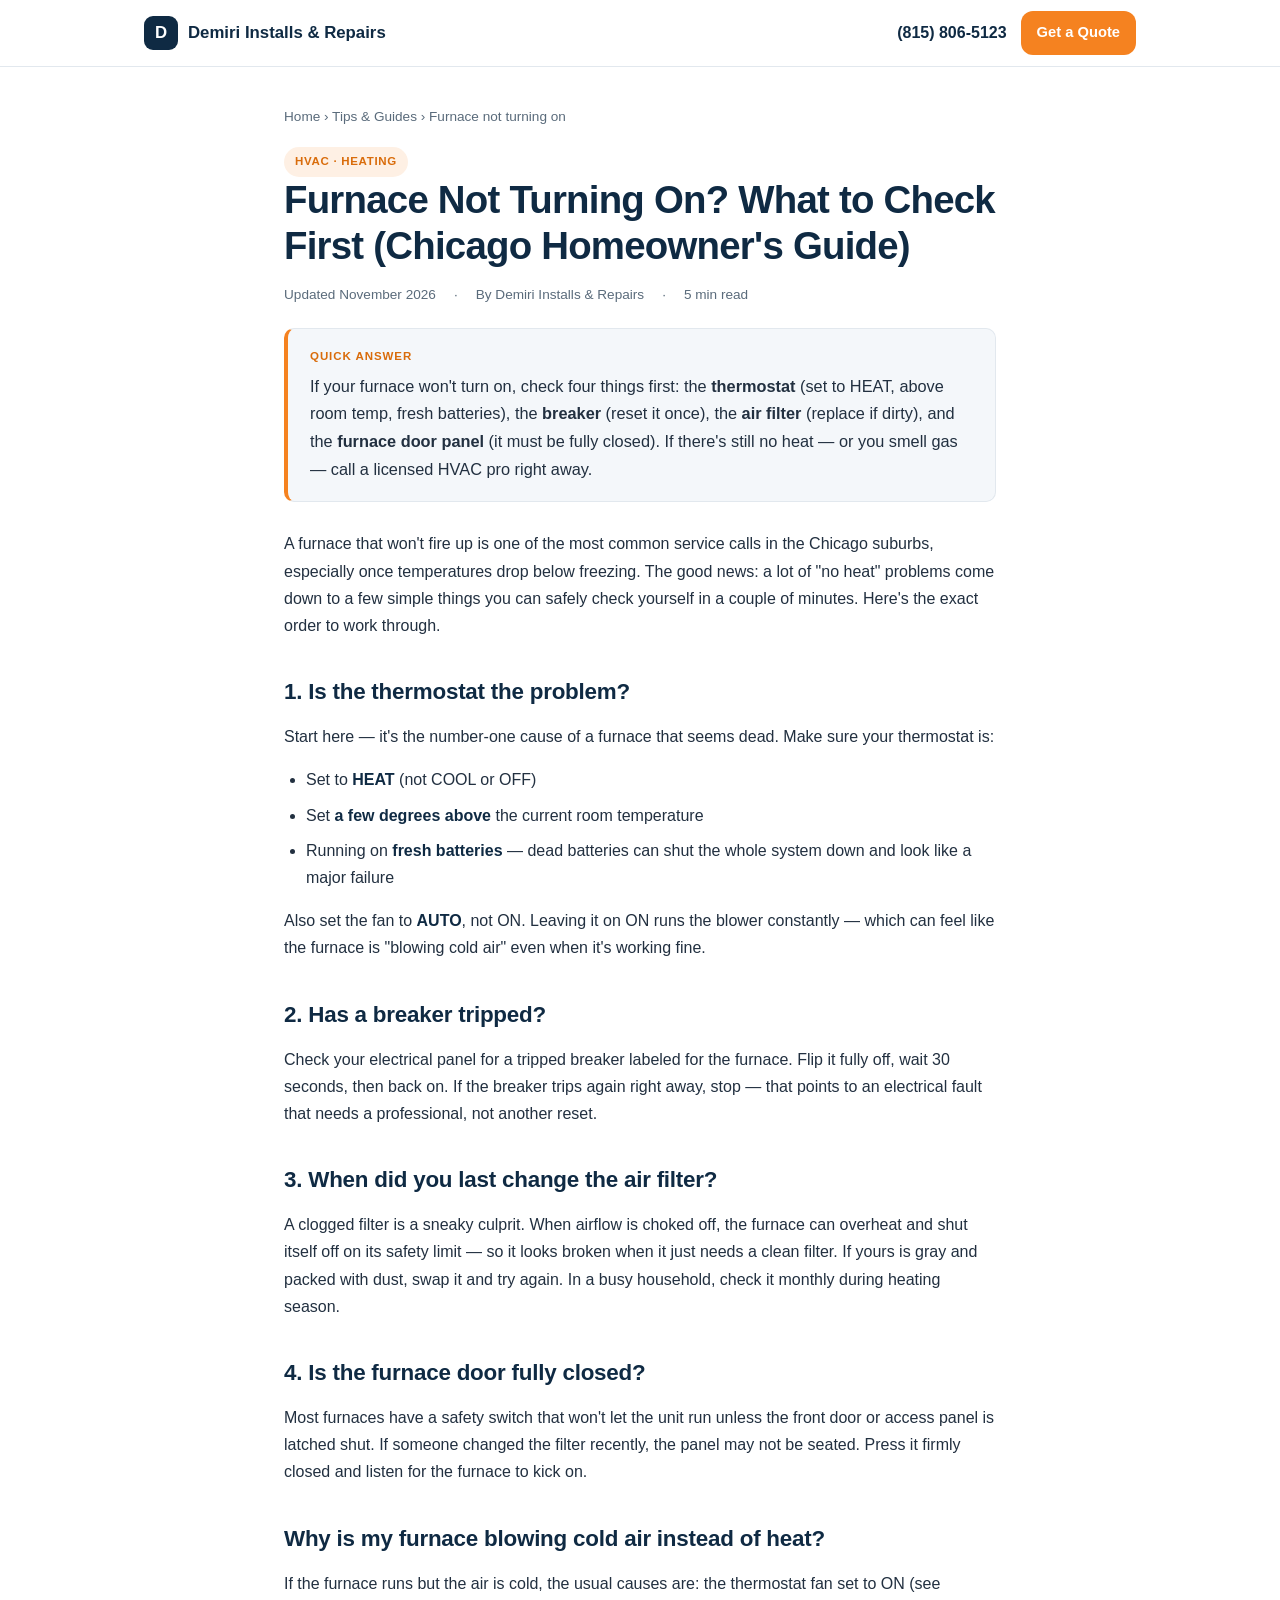
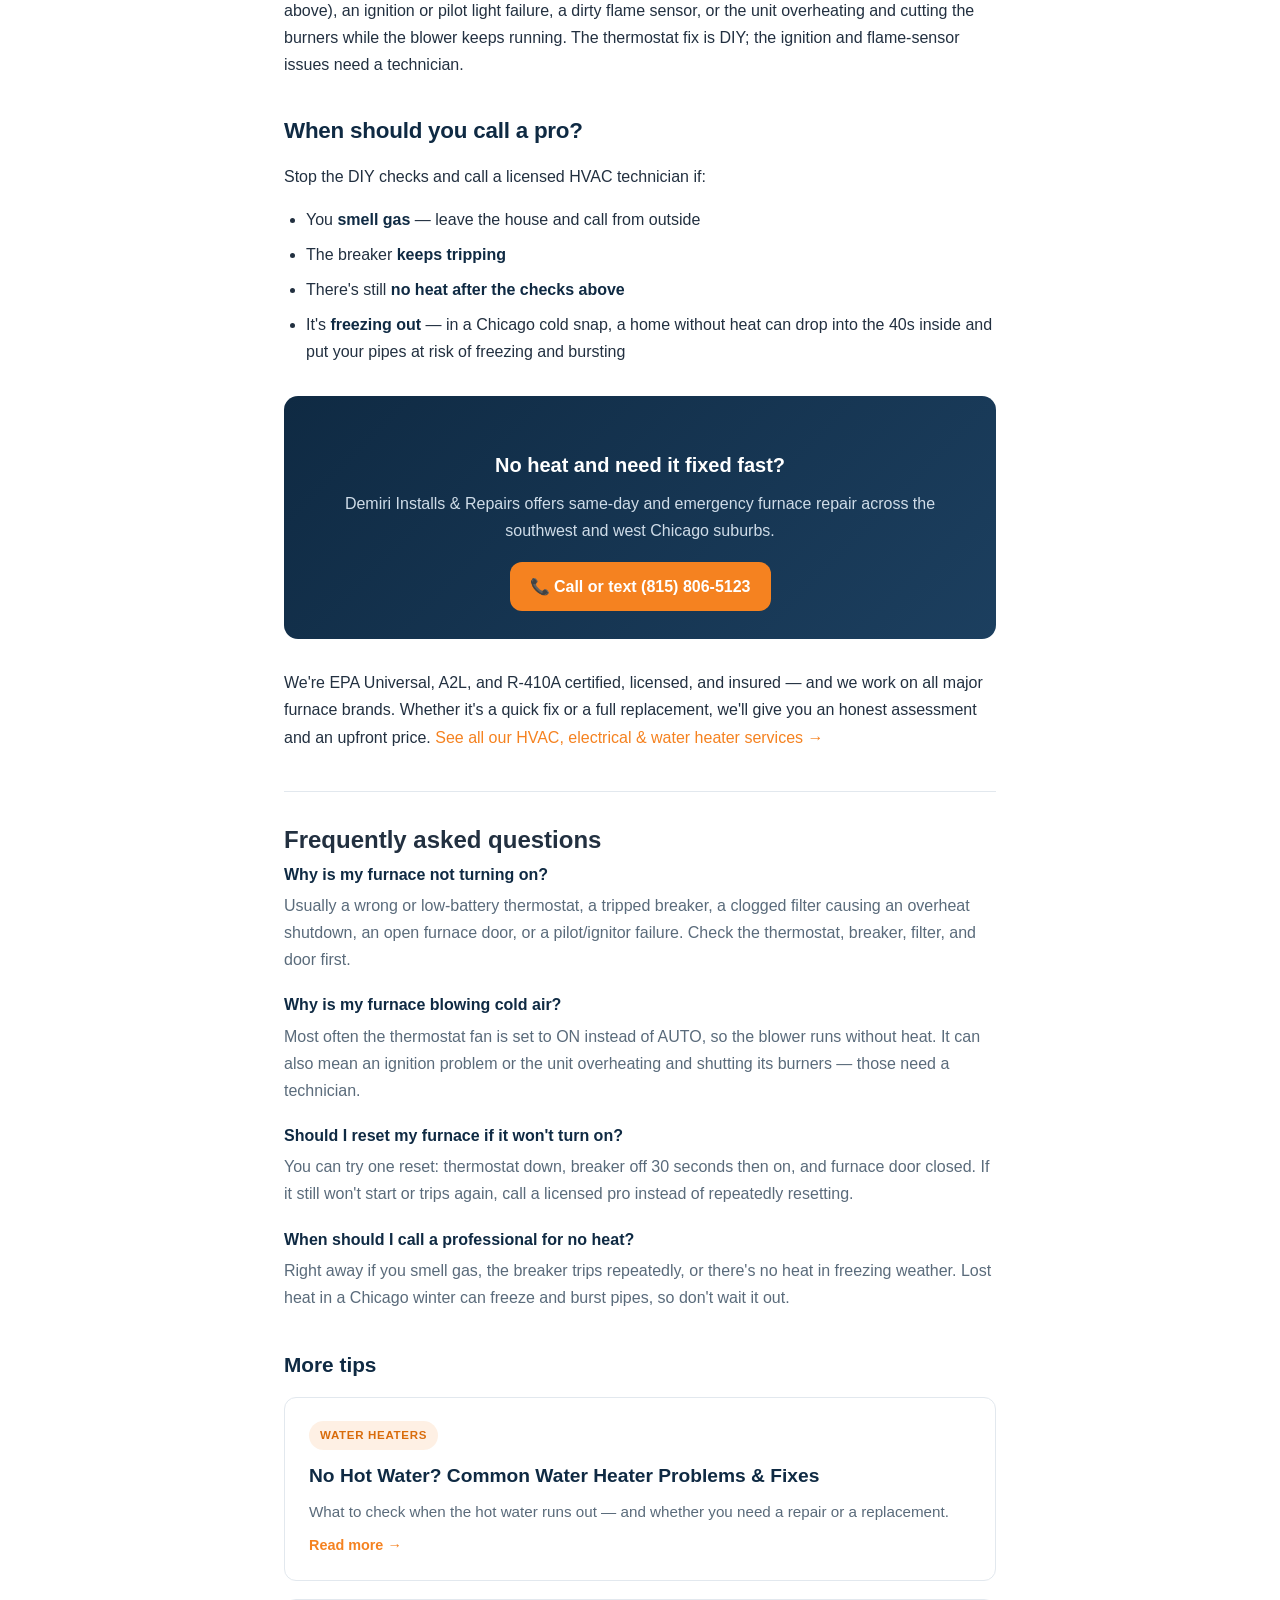
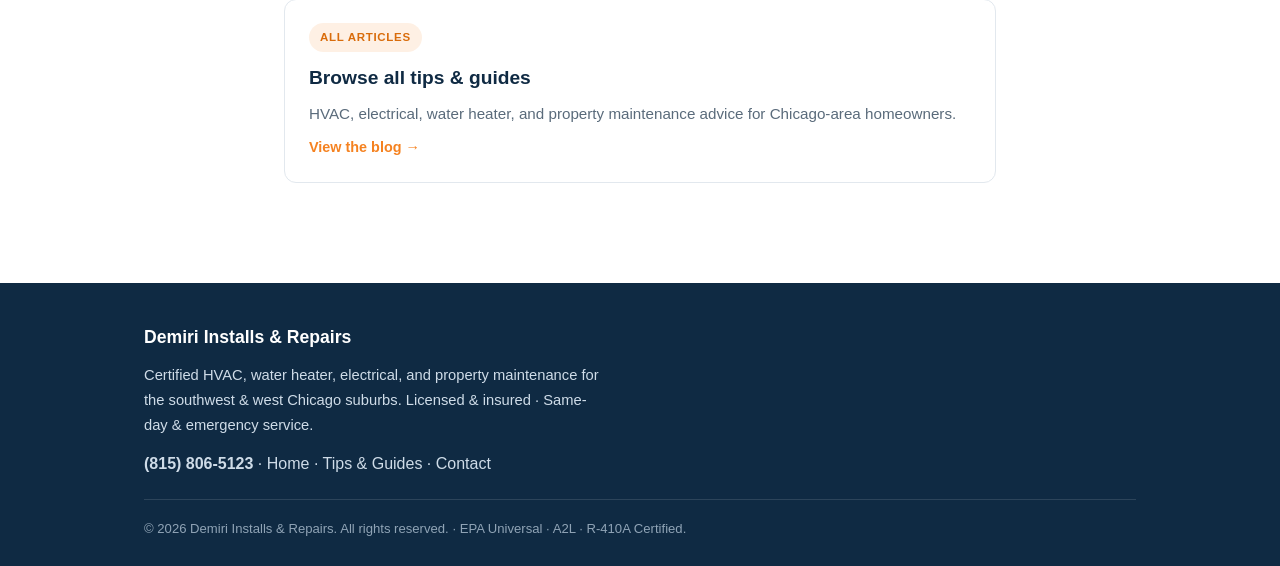
==== blog/furnace-not-turning-on.html @ e78ae88f "Initial site: homepage, blog (SEO/AEO/GEO optimized), sitemap, robots Co-Authored-By: Claude Opus 4." ====
<!DOCTYPE html>
<html lang="en">
<head>
<meta charset="UTF-8" />
<meta name="viewport" content="width=device-width, initial-scale=1.0" />
<title>Furnace Not Turning On? What to Check First | Chicago Suburbs | Demiri</title>
<meta name="description" content="Furnace not turning on or blowing cold air? Here's a step-by-step checklist Chicago-area homeowners can try before calling a pro — thermostat, power, filter, pilot — plus when to call for furnace repair." />
<meta name="robots" content="index, follow" />
<link rel="canonical" href="https://demiriservices.com/blog/furnace-not-turning-on.html" />
<meta property="og:title" content="Furnace Not Turning On? What to Check First" />
<meta property="og:description" content="A step-by-step checklist for Chicago-area homeowners when the furnace won't turn on — and when to call a pro." />
<meta property="og:type" content="article" />
<meta property="og:url" content="https://demiriservices.com/blog/furnace-not-turning-on.html" />
<link rel="stylesheet" href="blog.css" />

<script type="application/ld+json">
{
  "@context":"https://schema.org",
  "@type":"Article",
  "headline":"Furnace Not Turning On? What to Check First (Chicago Homeowner's Guide)",
  "description":"A step-by-step checklist Chicago-area homeowners can try when the furnace won't turn on, plus when to call for professional furnace repair.",
  "author":{"@type":"Organization","name":"Demiri Installs & Repairs"},
  "publisher":{"@type":"Organization","name":"Demiri Installs & Repairs","telephone":"+1-815-806-5123"},
  "datePublished":"2026-11-23",
  "dateModified":"2026-11-23",
  "mainEntityOfPage":"https://demiriservices.com/blog/furnace-not-turning-on.html",
  "about":["furnace repair","no heat","HVAC","Chicago suburbs"],
  "areaServed":"Southwest and West Chicago suburbs, IL"
}
</script>
<script type="application/ld+json">
{
  "@context":"https://schema.org",
  "@type":"FAQPage",
  "mainEntity":[
    {"@type":"Question","name":"Why is my furnace not turning on?","acceptedAnswer":{"@type":"Answer","text":"The most common reasons a furnace won't turn on are a thermostat set wrong or with dead batteries, a tripped breaker, a clogged air filter causing the furnace to overheat and shut off, a furnace door/panel not fully closed, or a pilot light or ignitor failure. Check the thermostat, breaker, filter, and furnace door first; if there's still no heat, call a professional."}},
    {"@type":"Question","name":"Why is my furnace blowing cold air?","acceptedAnswer":{"@type":"Answer","text":"A furnace blowing cold air is often caused by the thermostat fan being set to ON instead of AUTO, which runs the blower even when the furnace isn't heating. It can also signal an ignition problem, an overheated unit shutting down on its high limit, or a pilot/flame sensor issue that needs a technician."}},
    {"@type":"Question","name":"Should I reset my furnace if it won't turn on?","acceptedAnswer":{"@type":"Answer","text":"You can safely try one reset: turn the thermostat down, flip the furnace breaker off for 30 seconds and back on, and make sure the furnace door is closed. If it still won't start or trips the breaker again, stop and call a licensed HVAC technician rather than repeatedly resetting it."}},
    {"@type":"Question","name":"When should I call a professional for no heat?","acceptedAnswer":{"@type":"Answer","text":"Call a professional right away if you smell gas, the breaker trips repeatedly, there is no heat during freezing weather, or basic checks (thermostat, breaker, filter, furnace door) don't restore heat. In a Chicago winter, losing heat can let indoor temperatures drop enough to freeze pipes, so don't wait."}}
  ]
}
</script>
</head>
<body>

<header class="site-head">
  <div class="row">
    <a class="brand" href="../index.html"><span class="logo">D</span> Demiri Installs &amp; Repairs</a>
    <div class="head-cta">
      <a class="ph" href="tel:+18158065123">(815) 806-5123</a>
      <a class="btn btn-nav" href="../index.html#contact">Get a Quote</a>
    </div>
  </div>
</header>

<main>
  <div class="container">
    <nav class="crumbs"><a href="../index.html">Home</a> › <a href="index.html">Tips &amp; Guides</a> › Furnace not turning on</nav>

    <span class="cat">HVAC · Heating</span>
    <h1>Furnace Not Turning On? What to Check First (Chicago Homeowner's Guide)</h1>
    <div class="post-meta"><span>Updated November 2026</span><span>·</span><span>By Demiri Installs &amp; Repairs</span><span>·</span><span>5 min read</span></div>

    <div class="quick">
      <div class="lbl">Quick answer</div>
      <p>If your furnace won't turn on, check four things first: the <strong>thermostat</strong> (set to HEAT, above room temp, fresh batteries), the <strong>breaker</strong> (reset it once), the <strong>air filter</strong> (replace if dirty), and the <strong>furnace door panel</strong> (it must be fully closed). If there's still no heat — or you smell gas — call a licensed HVAC pro right away.</p>
    </div>

    <article>
      <p>A furnace that won't fire up is one of the most common service calls in the Chicago suburbs, especially once temperatures drop below freezing. The good news: a lot of "no heat" problems come down to a few simple things you can safely check yourself in a couple of minutes. Here's the exact order to work through.</p>

      <h2>1. Is the thermostat the problem?</h2>
      <p>Start here — it's the number-one cause of a furnace that seems dead. Make sure your thermostat is:</p>
      <ul>
        <li>Set to <strong>HEAT</strong> (not COOL or OFF)</li>
        <li>Set <strong>a few degrees above</strong> the current room temperature</li>
        <li>Running on <strong>fresh batteries</strong> — dead batteries can shut the whole system down and look like a major failure</li>
      </ul>
      <p>Also set the fan to <strong>AUTO</strong>, not ON. Leaving it on ON runs the blower constantly — which can feel like the furnace is "blowing cold air" even when it's working fine.</p>

      <h2>2. Has a breaker tripped?</h2>
      <p>Check your electrical panel for a tripped breaker labeled for the furnace. Flip it fully off, wait 30 seconds, then back on. If the breaker trips again right away, stop — that points to an electrical fault that needs a professional, not another reset.</p>

      <h2>3. When did you last change the air filter?</h2>
      <p>A clogged filter is a sneaky culprit. When airflow is choked off, the furnace can overheat and shut itself off on its safety limit — so it looks broken when it just needs a clean filter. If yours is gray and packed with dust, swap it and try again. In a busy household, check it monthly during heating season.</p>

      <h2>4. Is the furnace door fully closed?</h2>
      <p>Most furnaces have a safety switch that won't let the unit run unless the front door or access panel is latched shut. If someone changed the filter recently, the panel may not be seated. Press it firmly closed and listen for the furnace to kick on.</p>

      <h2>Why is my furnace blowing cold air instead of heat?</h2>
      <p>If the furnace runs but the air is cold, the usual causes are: the thermostat fan set to ON (see above), an ignition or pilot light failure, a dirty flame sensor, or the unit overheating and cutting the burners while the blower keeps running. The thermostat fix is DIY; the ignition and flame-sensor issues need a technician.</p>

      <h2>When should you call a pro?</h2>
      <p>Stop the DIY checks and call a licensed HVAC technician if:</p>
      <ul>
        <li>You <strong>smell gas</strong> — leave the house and call from outside</li>
        <li>The breaker <strong>keeps tripping</strong></li>
        <li>There's still <strong>no heat after the checks above</strong></li>
        <li>It's <strong>freezing out</strong> — in a Chicago cold snap, a home without heat can drop into the 40s inside and put your pipes at risk of freezing and bursting</li>
      </ul>

      <div class="cta-box">
        <h3>No heat and need it fixed fast?</h3>
        <p>Demiri Installs &amp; Repairs offers same-day and emergency furnace repair across the southwest and west Chicago suburbs.</p>
        <a class="btn" href="tel:+18158065123">📞 Call or text (815) 806-5123</a>
      </div>

      <p>We're EPA Universal, A2L, and R-410A certified, licensed, and insured — and we work on all major furnace brands. Whether it's a quick fix or a full replacement, we'll give you an honest assessment and an upfront price. <a href="../index.html#services">See all our HVAC, electrical &amp; water heater services →</a></p>
    </article>

    <section class="post-faq">
      <h2>Frequently asked questions</h2>
      <div class="qa"><div class="q">Why is my furnace not turning on?</div><div class="a">Usually a wrong or low-battery thermostat, a tripped breaker, a clogged filter causing an overheat shutdown, an open furnace door, or a pilot/ignitor failure. Check the thermostat, breaker, filter, and door first.</div></div>
      <div class="qa"><div class="q">Why is my furnace blowing cold air?</div><div class="a">Most often the thermostat fan is set to ON instead of AUTO, so the blower runs without heat. It can also mean an ignition problem or the unit overheating and shutting its burners — those need a technician.</div></div>
      <div class="qa"><div class="q">Should I reset my furnace if it won't turn on?</div><div class="a">You can try one reset: thermostat down, breaker off 30 seconds then on, and furnace door closed. If it still won't start or trips again, call a licensed pro instead of repeatedly resetting.</div></div>
      <div class="qa"><div class="q">When should I call a professional for no heat?</div><div class="a">Right away if you smell gas, the breaker trips repeatedly, or there's no heat in freezing weather. Lost heat in a Chicago winter can freeze and burst pipes, so don't wait it out.</div></div>
    </section>

    <section style="margin-top:36px;">
      <h2 style="font-size:1.3rem;color:var(--navy);margin-bottom:14px;">More tips</h2>
      <div class="post-list">
        <a class="post-card" href="no-hot-water.html">
          <span class="cat">Water Heaters</span>
          <h3>No Hot Water? Common Water Heater Problems &amp; Fixes</h3>
          <p>What to check when the hot water runs out — and whether you need a repair or a replacement.</p>
          <span class="more">Read more →</span>
        </a>
        <a class="post-card" href="index.html">
          <span class="cat">All Articles</span>
          <h3>Browse all tips &amp; guides</h3>
          <p>HVAC, electrical, water heater, and property maintenance advice for Chicago-area homeowners.</p>
          <span class="more">View the blog →</span>
        </a>
      </div>
    </section>
  </div>
</main>

<footer class="site-foot">
  <div class="row">
    <div class="fbrand">Demiri Installs &amp; Repairs</div>
    <p style="max-width:460px;font-size:.92rem;">Certified HVAC, water heater, electrical, and property maintenance for the southwest &amp; west Chicago suburbs. Licensed &amp; insured · Same-day &amp; emergency service.</p>
    <p style="margin-top:12px;"><a href="tel:+18158065123"><strong>(815) 806-5123</strong></a> · <a href="../index.html">Home</a> · <a href="index.html">Tips &amp; Guides</a> · <a href="../index.html#contact">Contact</a></p>
    <div class="fbot">&copy; 2026 Demiri Installs &amp; Repairs. All rights reserved. · EPA Universal · A2L · R-410A Certified.</div>
  </div>
</footer>

</body>
</html>
---- blog/blog.css ----
:root{
  --navy:#0f2a43; --navy-light:#1c3f5f; --accent:#f58220; --accent-dark:#d96c0b;
  --bg:#ffffff; --bg-alt:#f4f7fa; --text:#223040; --text-muted:#5a6b7b;
  --border:#e2e8ee; --radius:12px; --shadow:0 6px 24px rgba(15,42,67,.08); --maxw:760px;
}
*{box-sizing:border-box;margin:0;padding:0;}
html{scroll-behavior:smooth;}
body{font-family:-apple-system,BlinkMacSystemFont,"Segoe UI",Roboto,Helvetica,Arial,sans-serif;color:var(--text);line-height:1.7;background:var(--bg);-webkit-font-smoothing:antialiased;overflow-x:hidden;}
a{color:var(--accent);text-decoration:none;}
a:hover{text-decoration:underline;}
.container{width:100%;max-width:var(--maxw);margin:0 auto;padding:0 24px;}
.wide{max-width:1040px;}

/* header */
.site-head{position:sticky;top:0;z-index:50;background:rgba(255,255,255,.97);backdrop-filter:blur(8px);border-bottom:1px solid var(--border);}
.site-head .row{display:flex;align-items:center;justify-content:space-between;height:66px;max-width:1040px;margin:0 auto;padding:0 24px;}
.brand{display:flex;align-items:center;gap:10px;font-weight:800;color:var(--navy);font-size:1.05rem;}
.brand .logo{width:34px;height:34px;border-radius:9px;background:var(--navy);color:#fff;display:grid;place-items:center;font-weight:800;}
.brand:hover{text-decoration:none;}
.head-cta{display:flex;align-items:center;gap:14px;}
.head-cta .ph{font-weight:800;color:var(--navy);}
.head-cta .ph:hover{text-decoration:none;color:var(--accent);}
.btn{display:inline-flex;align-items:center;gap:8px;font-weight:700;padding:11px 20px;border-radius:var(--radius);background:var(--accent);color:#fff;border:0;cursor:pointer;}
.btn:hover{background:var(--accent-dark);text-decoration:none;}
.btn-nav{padding:9px 16px;font-size:.92rem;}
@media(max-width:560px){.head-cta .btn{display:none;}}

/* breadcrumb + article */
main{padding:38px 0 60px;}
.crumbs{font-size:.85rem;color:var(--text-muted);margin-bottom:18px;}
.crumbs a{color:var(--text-muted);}
.post-meta{display:flex;flex-wrap:wrap;gap:10px 18px;align-items:center;color:var(--text-muted);font-size:.85rem;margin-bottom:22px;}
.cat{display:inline-block;background:rgba(245,130,32,.12);color:var(--accent-dark);font-weight:700;font-size:.72rem;letter-spacing:.06em;text-transform:uppercase;padding:5px 11px;border-radius:50px;}
h1{font-size:clamp(1.7rem,4vw,2.4rem);line-height:1.2;color:var(--navy);letter-spacing:-.02em;margin-bottom:14px;font-weight:800;}
article h2{font-size:1.4rem;color:var(--navy);margin:34px 0 12px;font-weight:800;letter-spacing:-.01em;}
article h3{font-size:1.12rem;color:var(--navy);margin:24px 0 8px;font-weight:700;}
article p{margin-bottom:16px;}
article ul,article ol{margin:0 0 16px 22px;}
article li{margin-bottom:8px;}
article strong{color:var(--navy);}

/* quick answer box (AEO) */
.quick{background:var(--bg-alt);border:1px solid var(--border);border-left:4px solid var(--accent);border-radius:10px;padding:18px 22px;margin:22px 0 28px;}
.quick .lbl{font-size:.72rem;font-weight:800;letter-spacing:.08em;text-transform:uppercase;color:var(--accent-dark);margin-bottom:6px;}
.quick p{margin:0;font-size:1.02rem;color:var(--text);}

/* callout CTA */
.cta-box{background:linear-gradient(135deg,var(--navy),var(--navy-light));color:#fff;border-radius:14px;padding:28px 26px;margin:30px 0;text-align:center;}
.cta-box h3{color:#fff;font-size:1.25rem;margin-bottom:8px;}
.cta-box p{color:#cfdce8;margin-bottom:18px;}
.cta-box .btn{background:var(--accent);}
.cta-box a.phone{color:#fff;font-weight:800;}

/* FAQ */
.post-faq{margin-top:40px;border-top:1px solid var(--border);padding-top:28px;}
.post-faq h2{margin-top:0;}
.qa{margin-bottom:18px;}
.qa .q{font-weight:700;color:var(--navy);margin-bottom:4px;}
.qa .a{color:var(--text-muted);}

/* related / list cards */
.post-list{display:grid;gap:18px;margin-top:8px;}
.post-card{display:block;background:#fff;border:1px solid var(--border);border-radius:12px;padding:22px 24px;transition:box-shadow .2s,border-color .2s,transform .15s;}
.post-card:hover{box-shadow:var(--shadow);border-color:var(--accent);transform:translateY(-2px);text-decoration:none;}
.post-card .cat{margin-bottom:10px;}
.post-card h3{color:var(--navy);font-size:1.2rem;margin-bottom:6px;}
.post-card p{color:var(--text-muted);font-size:.95rem;}
.post-card .more{color:var(--accent);font-weight:700;font-size:.9rem;margin-top:8px;display:inline-block;}

/* footer */
.site-foot{background:var(--navy);color:#cfdce8;padding:40px 0 26px;margin-top:40px;}
.site-foot .row{max-width:1040px;margin:0 auto;padding:0 24px;}
.site-foot a{color:#cfdce8;}
.site-foot a:hover{color:var(--accent);}
.site-foot .fbrand{color:#fff;font-weight:800;font-size:1.1rem;margin-bottom:10px;}
.site-foot .fbot{border-top:1px solid rgba(255,255,255,.12);margin-top:22px;padding-top:18px;font-size:.82rem;color:#90a4b6;}
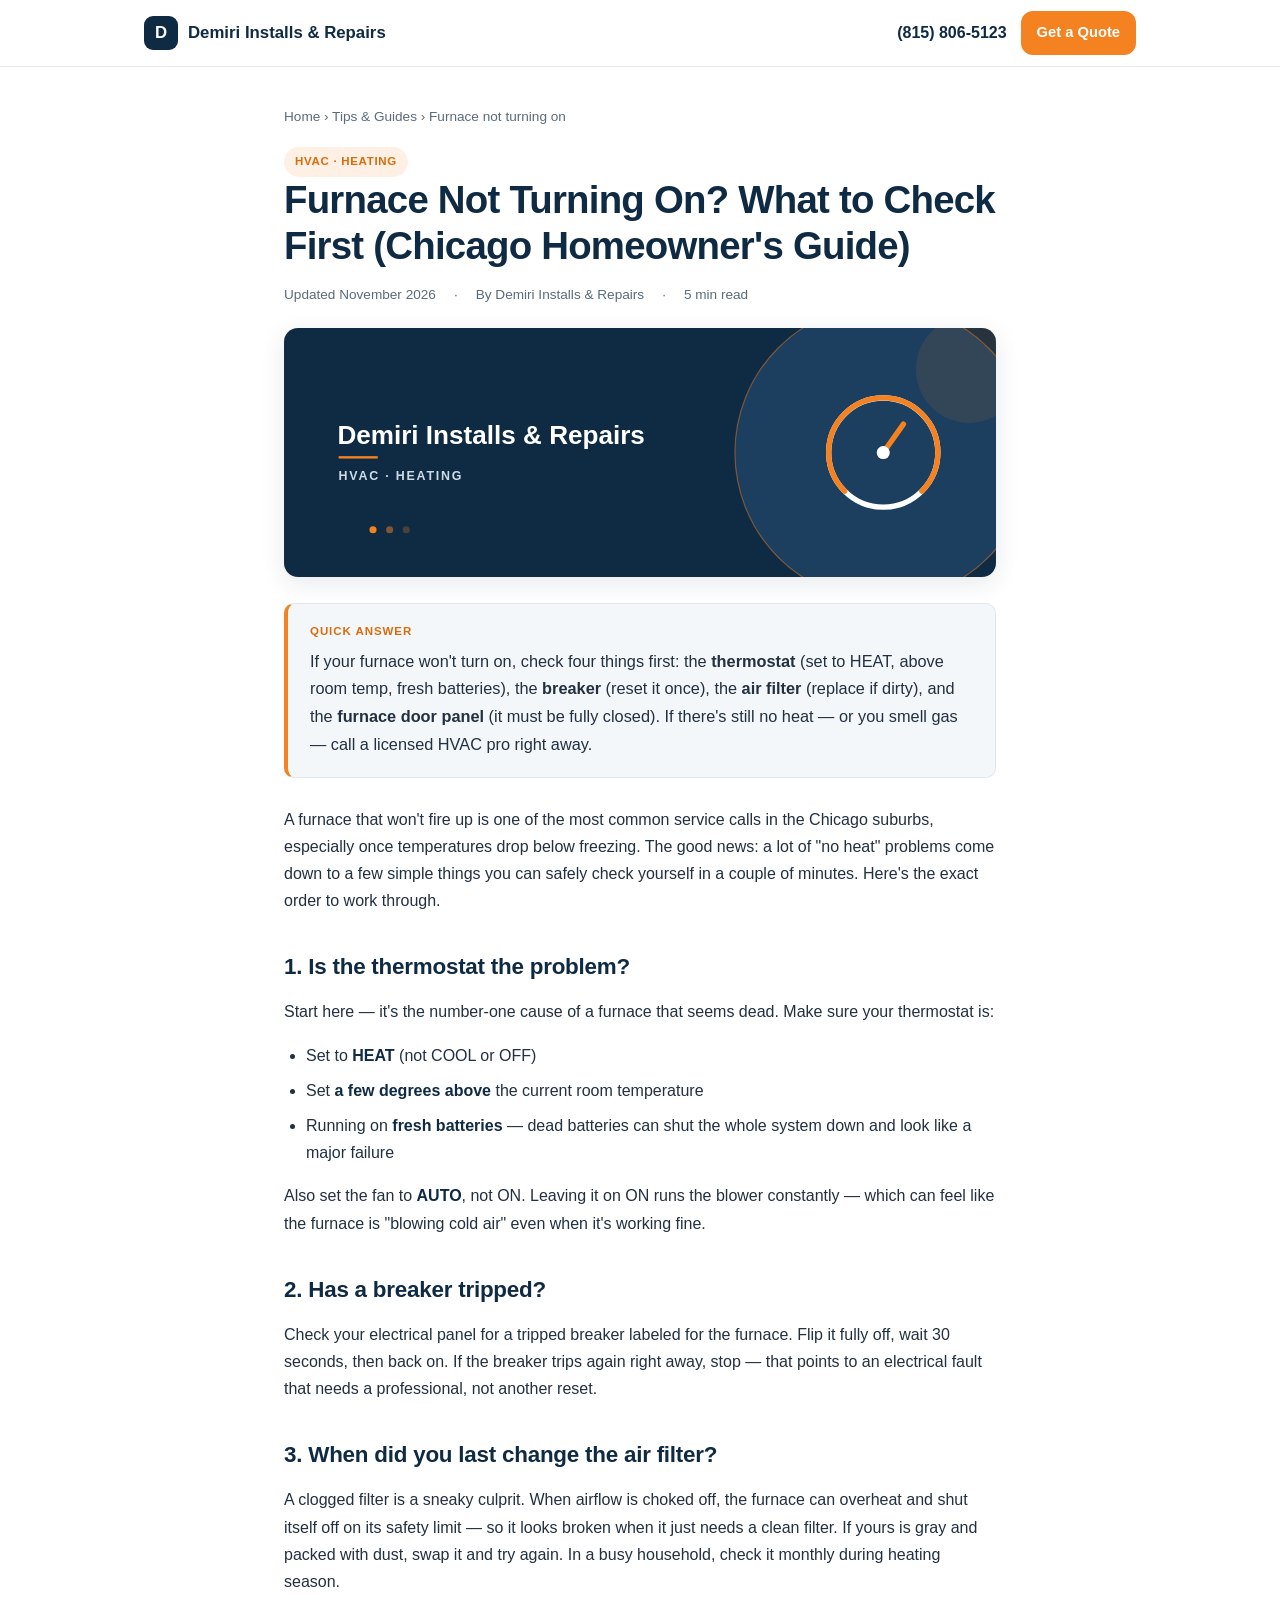
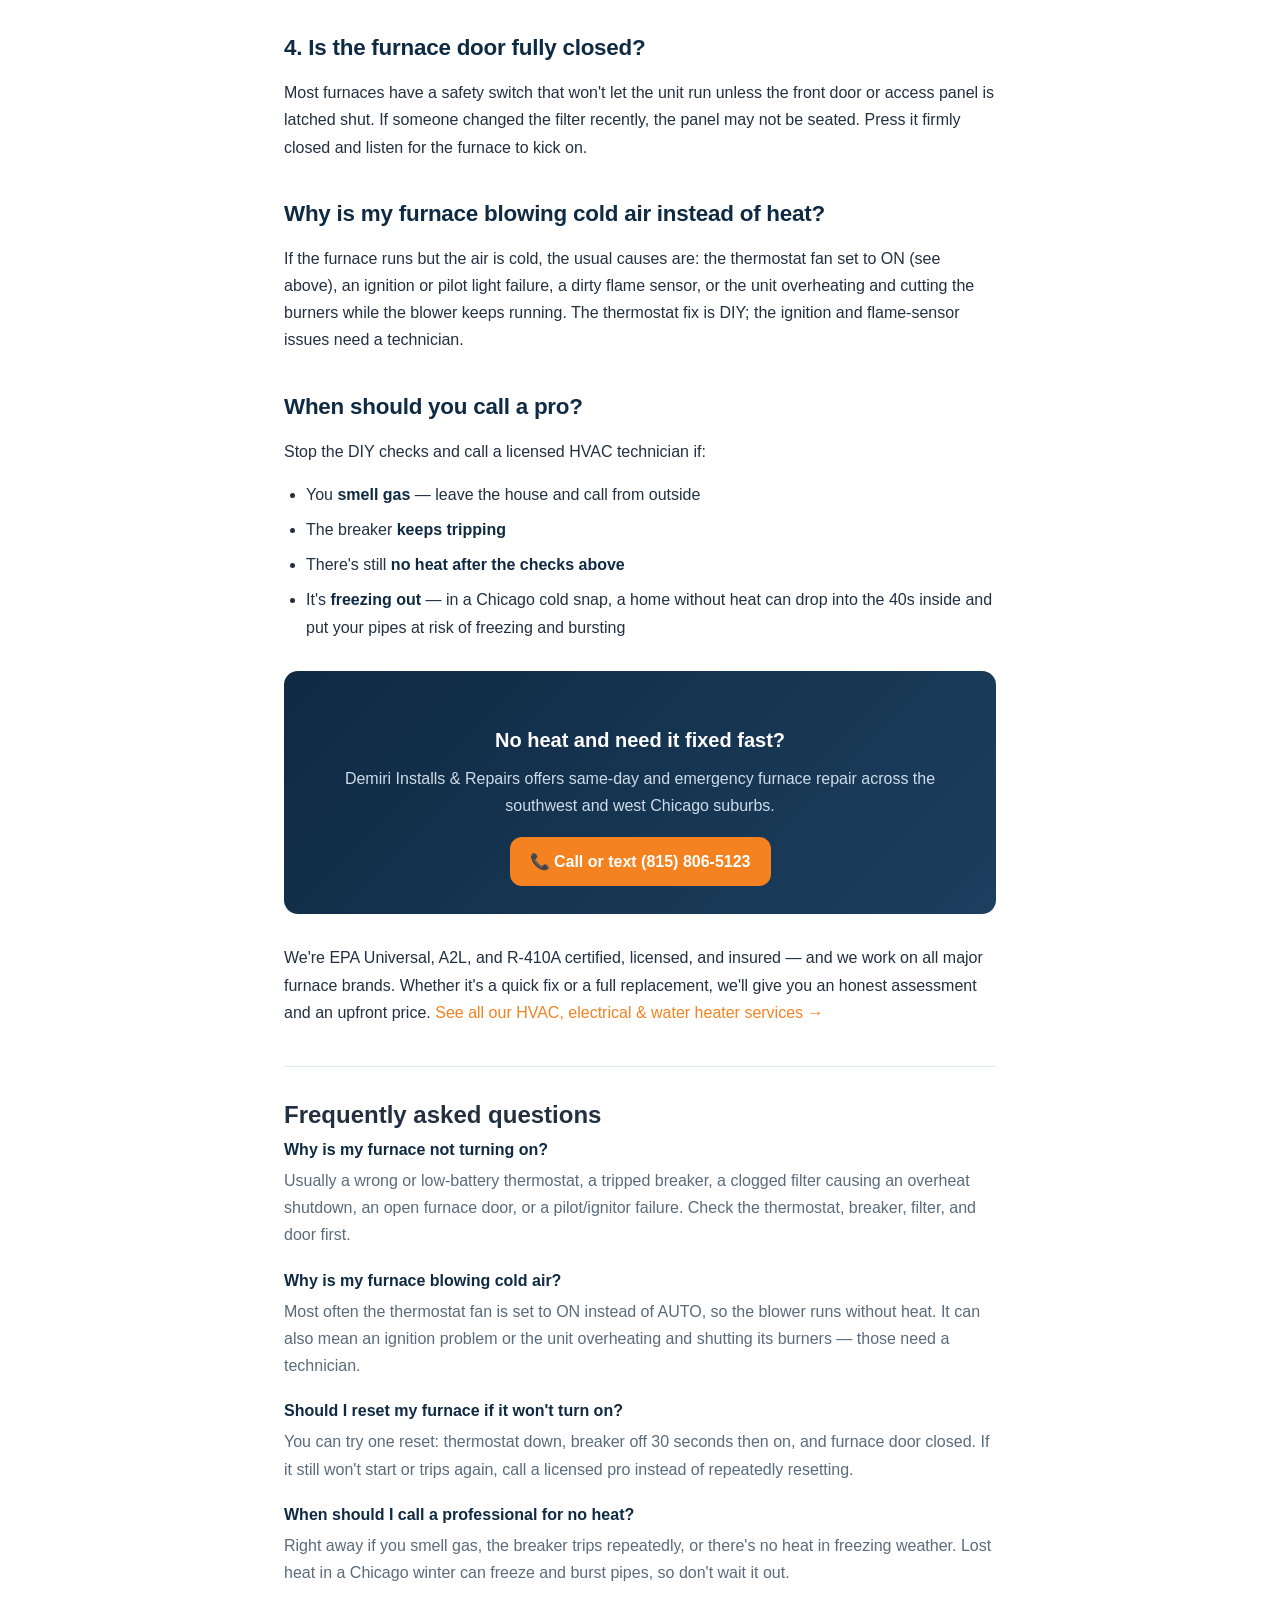
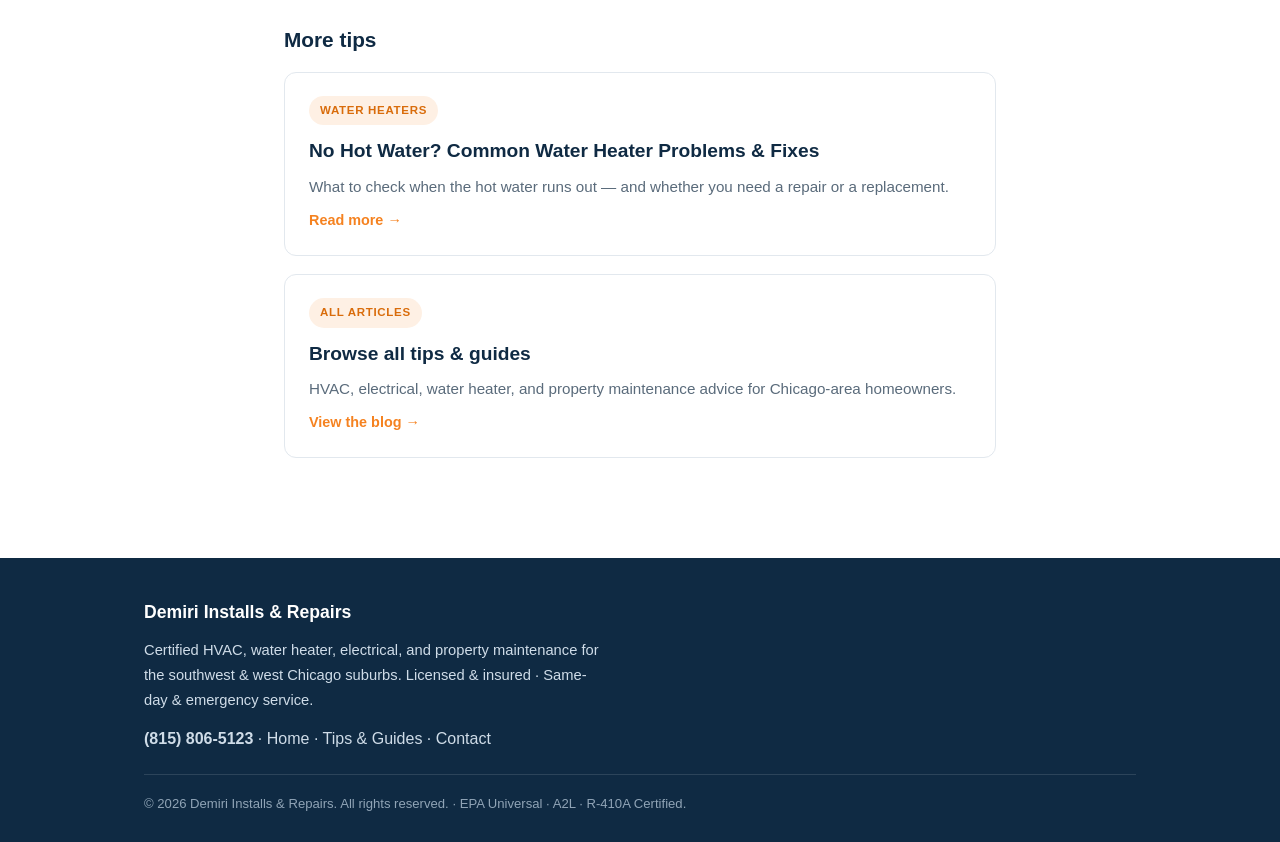
==== commit 11dd86ea: "Add branded hero images to blog posts Co-Authored-By: Claude Opus 4.8 <noreply@anthropic.com>" ====
--- a/blog/furnace-not-turning-on.html
+++ b/blog/furnace-not-turning-on.html
@@ -60,6 +60,25 @@
     <span class="cat">HVAC · Heating</span>
     <h1>Furnace Not Turning On? What to Check First (Chicago Homeowner's Guide)</h1>
     <div class="post-meta"><span>Updated November 2026</span><span>·</span><span>By Demiri Installs &amp; Repairs</span><span>·</span><span>5 min read</span></div>
+
+    <div class="post-hero">
+      <svg viewBox="0 0 1200 420" role="img" aria-label="Demiri Installs & Repairs — HVAC heating" xmlns="http://www.w3.org/2000/svg">
+        <rect width="1200" height="420" fill="#0f2a43"/>
+        <circle cx="1010" cy="210" r="250" fill="#1c3f5f"/>
+        <circle cx="1010" cy="210" r="250" fill="none" stroke="#f58220" stroke-width="2" opacity="0.45"/>
+        <circle cx="1155" cy="70" r="90" fill="#f58220" opacity="0.1"/>
+        <text x="90" y="196" fill="#ffffff" font-family="Arial, sans-serif" font-weight="800" font-size="44">Demiri Installs &amp; Repairs</text>
+        <rect x="92" y="216" width="66" height="4" fill="#f58220"/>
+        <text x="92" y="256" fill="#cfdce8" font-family="Arial, sans-serif" font-weight="700" font-size="21" letter-spacing="3">HVAC · HEATING</text>
+        <circle cx="150" cy="340" r="6" fill="#f58220"/><circle cx="178" cy="340" r="6" fill="#f58220" opacity="0.5"/><circle cx="206" cy="340" r="6" fill="#f58220" opacity="0.25"/>
+        <g transform="translate(1010,210)">
+          <circle r="92" fill="none" stroke="#ffffff" stroke-width="9"/>
+          <path d="M -65 65 A 92 92 0 1 1 65 65" fill="none" stroke="#f58220" stroke-width="9" stroke-linecap="round"/>
+          <line x1="0" y1="0" x2="34" y2="-48" stroke="#f58220" stroke-width="9" stroke-linecap="round"/>
+          <circle r="11" fill="#ffffff"/>
+        </g>
+      </svg>
+    </div>
 
     <div class="quick">
       <div class="lbl">Quick answer</div>
--- a/blog/blog.css
+++ b/blog/blog.css
@@ -39,6 +39,10 @@
 article li{margin-bottom:8px;}
 article strong{color:var(--navy);}
 
+/* featured hero image */
+.post-hero{width:100%;border-radius:14px;overflow:hidden;margin:6px 0 26px;line-height:0;box-shadow:0 6px 24px rgba(15,42,67,.1);}
+.post-hero svg{width:100%;height:auto;display:block;}
+
 /* quick answer box (AEO) */
 .quick{background:var(--bg-alt);border:1px solid var(--border);border-left:4px solid var(--accent);border-radius:10px;padding:18px 22px;margin:22px 0 28px;}
 .quick .lbl{font-size:.72rem;font-weight:800;letter-spacing:.08em;text-transform:uppercase;color:var(--accent-dark);margin-bottom:6px;}
